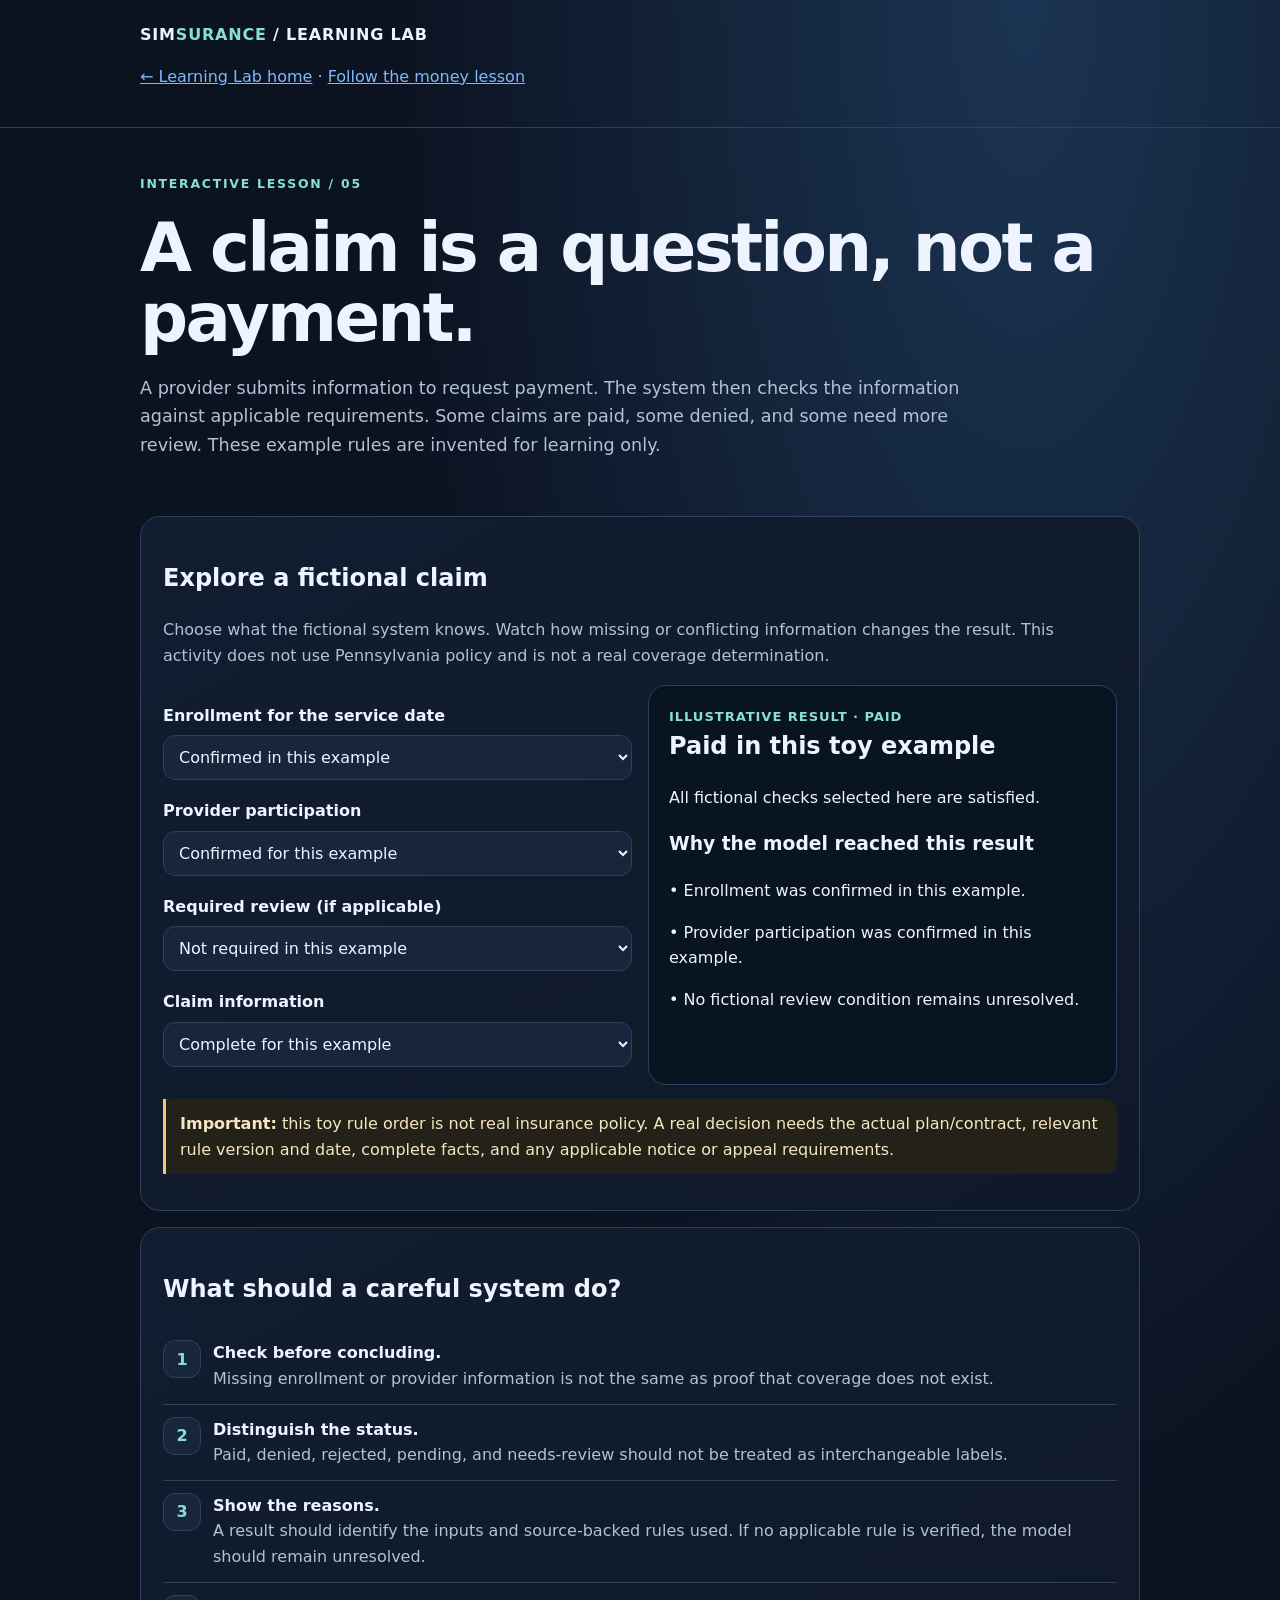
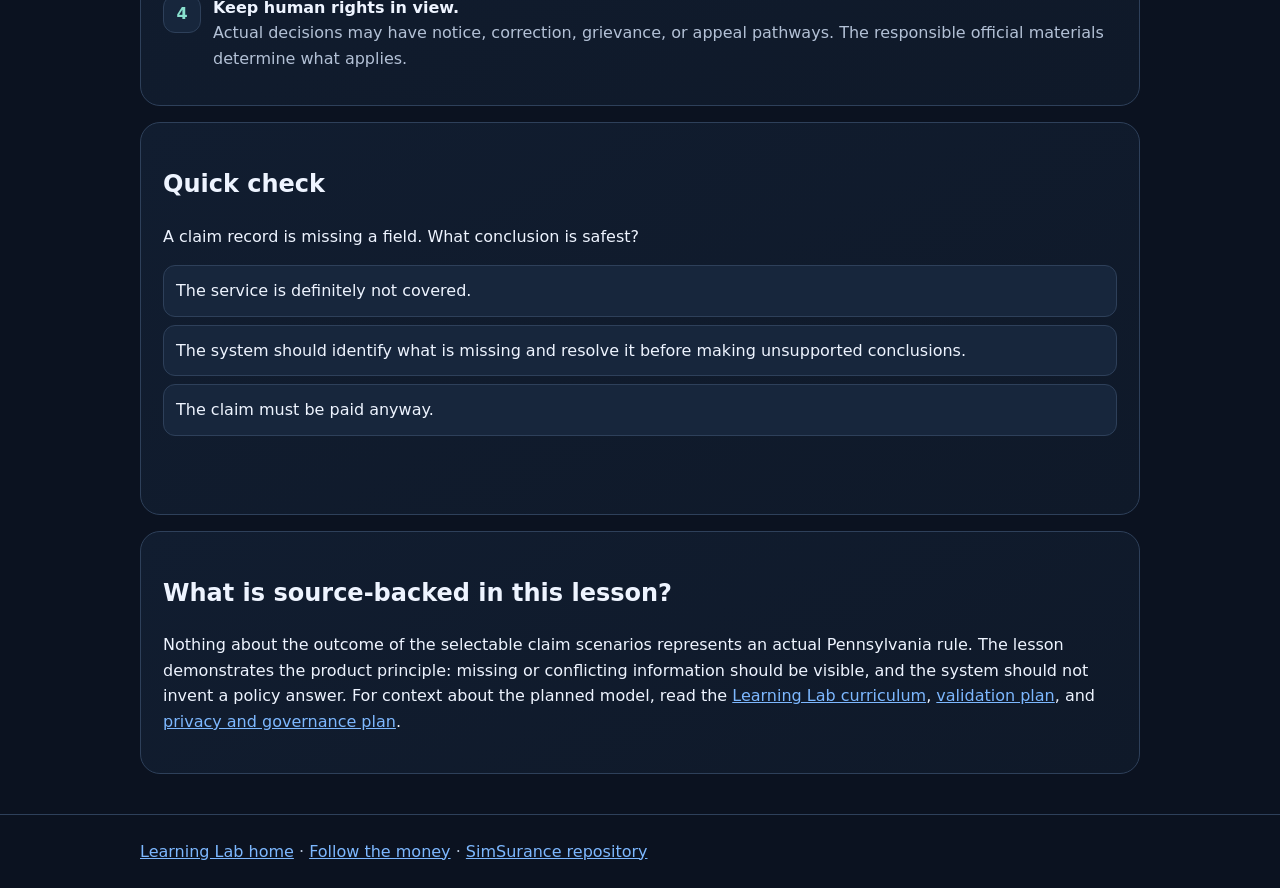
==== learning-lab/claim-decisions.html @ 16478300 "Add interactive lesson about claim decisions and unresolved information" ====
<!doctype html>
<html lang="en"><head>
<meta charset="utf-8"><meta name="viewport" content="width=device-width,initial-scale=1"><meta name="theme-color" content="#101a2c">
<meta name="description" content="Learn how fictional insurance claims move through review, payment, denial, and unresolved statuses.">
<title>Claim Decisions | SimSurance Learning Lab</title>
<style>
:root{color-scheme:dark;--bg:#0b1220;--panel:#111d30;--panel2:#17263c;--ink:#eef4ff;--muted:#b3c1d6;--line:#2e405a;--blue:#7db8ff;--mint:#89e0ce;--gold:#f0c879;--red:#ffb0a7;font-family:system-ui,-apple-system,"Segoe UI",sans-serif}
*{box-sizing:border-box}body{margin:0;background:radial-gradient(ellipse at 80% 0,#1b3453,transparent 45%),var(--bg);color:var(--ink);line-height:1.6}a{color:var(--blue)}button,input,select{font:inherit}a:focus-visible,button:focus-visible,select:focus-visible{outline:3px solid var(--gold);outline-offset:3px}.wrap{width:min(1000px,calc(100% - 32px));margin:auto}.head{padding:22px 0;border-bottom:1px solid var(--line)}.brand{font-weight:850;letter-spacing:.05em}.brand span{color:var(--mint)}.hero{padding:46px 0 24px}.eyebrow{font-size:.78rem;color:var(--mint);letter-spacing:.14em;font-weight:800;text-transform:uppercase}.hero h1{font-size:clamp(2.3rem,6vw,4.2rem);line-height:1.04;letter-spacing:-.04em;margin:.3em 0}.lede,.muted{color:var(--muted)}.lede{font-size:1.1rem;max-width:75ch}.panel{background:linear-gradient(150deg,var(--panel),#0f1929);border:1px solid var(--line);border-radius:20px;padding:22px;margin:16px 0}.grid{display:grid;grid-template-columns:1fr 1fr;gap:16px}.field{margin:18px 0}.field label{display:block;font-weight:700;margin-bottom:7px}.field select{width:100%;background:var(--panel2);color:var(--ink);border:1px solid var(--line);border-radius:12px;padding:11px}.status{border:1px solid var(--line);border-radius:18px;padding:20px;background:#091421}.status h2{margin-top:0}.tag{font-weight:850;letter-spacing:.07em;text-transform:uppercase;font-size:.82rem}.step{display:flex;gap:12px;border-bottom:1px solid var(--line);padding:12px 0}.step:last-child{border:0}.num{background:var(--panel2);border:1px solid var(--line);border-radius:12px;width:38px;height:38px;display:grid;place-items:center;flex-shrink:0;font-weight:800;color:var(--mint)}.callout{border-left:3px solid var(--gold);background:#242119;color:#f5e7bf;padding:12px 14px;border-radius:0 12px 12px 0;margin:14px 0}.quiz button{display:block;width:100%;text-align:left;border:1px solid var(--line);border-radius:12px;background:var(--panel2);color:var(--ink);padding:12px;margin:8px 0;cursor:pointer}.feedback{min-height:3em;color:var(--mint)}footer{border-top:1px solid var(--line);margin-top:40px;padding:24px 0;color:var(--muted)}@media(max-width:700px){.grid{grid-template-columns:1fr}.hero{padding-top:34px}}
</style></head>
<body><header class="head"><div class="wrap"><div class="brand">SIM<span>SURANCE</span> / LEARNING LAB</div><p class="muted"><a href="./index.html">← Learning Lab home</a> · <a href="./money-flow.html">Follow the money lesson</a></p></div></header>
<main class="wrap">
<section class="hero"><div class="eyebrow">Interactive lesson / 05</div><h1>A claim is a question, not a payment.</h1><p class="lede">A provider submits information to request payment. The system then checks the information against applicable requirements. Some claims are paid, some denied, and some need more review. These example rules are invented for learning only.</p></section>
<section class="panel"><h2>Explore a fictional claim</h2><p class="muted">Choose what the fictional system knows. Watch how missing or conflicting information changes the result. This activity does not use Pennsylvania policy and is not a real coverage determination.</p>
<div class="grid">
<div>
<div class="field"><label for="eligibility">Enrollment for the service date</label><select id="eligibility"><option value="yes">Confirmed in this example</option><option value="unknown">Information missing / unknown</option><option value="no">Not active in this example</option></select></div>
<div class="field"><label for="network">Provider participation</label><select id="network"><option value="yes">Confirmed for this example</option><option value="unknown">Needs verification</option><option value="no">Not participating in this example</option></select></div>
<div class="field"><label for="authorization">Required review (if applicable)</label><select id="authorization"><option value="not-required">Not required in this example</option><option value="approved">Required and approved in this example</option><option value="unknown">Requirement / approval unknown</option><option value="missing">Required but not approved in this example</option></select></div>
<div class="field"><label for="data">Claim information</label><select id="data"><option value="complete">Complete for this example</option><option value="missing">Missing information</option><option value="conflict">Conflicting information</option></select></div>
</div>
<div class="status" aria-live="polite"><div class="tag" id="resultTag">Illustrative result</div><h2 id="resultTitle">Paid in this toy example</h2><p id="resultDescription">All assumptions selected here are satisfied.</p><h3>Why the model reached this result</h3><div id="resultSteps"></div></div>
</div>
<div class="callout"><strong>Important:</strong> this toy rule order is not real insurance policy. A real decision needs the actual plan/contract, relevant rule version and date, complete facts, and any applicable notice or appeal requirements.</div>
</section>
<section class="panel"><h2>What should a careful system do?</h2>
<div class="step"><div class="num">1</div><div><strong>Check before concluding.</strong><br><span class="muted">Missing enrollment or provider information is not the same as proof that coverage does not exist.</span></div></div>
<div class="step"><div class="num">2</div><div><strong>Distinguish the status.</strong><br><span class="muted">Paid, denied, rejected, pending, and needs-review should not be treated as interchangeable labels.</span></div></div>
<div class="step"><div class="num">3</div><div><strong>Show the reasons.</strong><br><span class="muted">A result should identify the inputs and source-backed rules used. If no applicable rule is verified, the model should remain unresolved.</span></div></div>
<div class="step"><div class="num">4</div><div><strong>Keep human rights in view.</strong><br><span class="muted">Actual decisions may have notice, correction, grievance, or appeal pathways. The responsible official materials determine what applies.</span></div></div></section>
<section class="panel quiz"><h2>Quick check</h2><p>A claim record is missing a field. What conclusion is safest?</p><button data-answer="wrong">The service is definitely not covered.</button><button data-answer="correct">The system should identify what is missing and resolve it before making unsupported conclusions.</button><button data-answer="wrong">The claim must be paid anyway.</button><div id="quizFeedback" class="feedback" aria-live="polite"></div></section>
<section class="panel"><h2>What is source-backed in this lesson?</h2><p>Nothing about the outcome of the selectable claim scenarios represents an actual Pennsylvania rule. The lesson demonstrates the product principle: missing or conflicting information should be visible, and the system should not invent a policy answer. For context about the planned model, read the <a href="../docs/LEARNING_LAB.md">Learning Lab curriculum</a>, <a href="../docs/VALIDATION_PLAN.md">validation plan</a>, and <a href="../docs/SECURITY_PRIVACY_GOVERNANCE.md">privacy and governance plan</a>.</p></section>
</main><footer><div class="wrap"><a href="./index.html">Learning Lab home</a> · <a href="./money-flow.html">Follow the money</a> · <a href="../">SimSurance repository</a></div></footer>
<script>
(function(){
const fields=["eligibility","network","authorization","data"];
function evaluate(){
const v=Object.fromEntries(fields.map(k=>[k,document.getElementById(k).value]));
let status="paid",title="Paid in this toy example",description="All fictional checks selected here are satisfied.",reasons=[];
if(v.eligibility==="unknown"||v.network==="unknown"||v.authorization==="unknown"||v.data==="missing"||v.data==="conflict"){
status="review";title="Needs review";description="The example has missing or unknown information, so the system will not guess."; 
if(v.eligibility==="unknown")reasons.push("Enrollment for the date is not confirmed.");
if(v.network==="unknown")reasons.push("Provider participation needs verification.");
if(v.authorization==="unknown")reasons.push("The authorization requirement or outcome is unresolved.");
if(v.data==="missing")reasons.push("The claim is missing information.");
if(v.data==="conflict")reasons.push("The claim contains conflicting information.");
}else if(v.eligibility==="no"||v.network==="no"||v.authorization==="missing"){
status="not-approved";title="Not approved under the toy rules";description="One of the fictional conditions selected for this teaching example is not satisfied.";
if(v.eligibility==="no")reasons.push("The example says enrollment was not active for this date.");
if(v.network==="no")reasons.push("The example says the provider was not participating.");
if(v.authorization==="missing")reasons.push("The toy scenario says required authorization was not approved.");
}else{
reasons.push("Enrollment was confirmed in this example.");
reasons.push("Provider participation was confirmed in this example.");
reasons.push("No fictional review condition remains unresolved.");
}
const tag=document.getElementById("resultTag");
tag.textContent=status==="paid"?"Illustrative result · paid":status==="review"?"Illustrative result · needs review":"Illustrative result · not approved";
tag.style.color=status==="paid"?"var(--mint)":status==="review"?"var(--gold)":"var(--red)";
document.getElementById("resultTitle").textContent=title;
document.getElementById("resultDescription").textContent=description;
const box=document.getElementById("resultSteps");box.replaceChildren();
reasons.forEach(reason=>{const p=document.createElement("p");p.textContent="• "+reason;box.appendChild(p);});
}
fields.forEach(k=>document.getElementById(k).addEventListener("change",evaluate));evaluate();
document.querySelectorAll("[data-answer]").forEach(button=>button.addEventListener("click",()=>{const right=button.dataset.answer==="correct";const fb=document.getElementById("quizFeedback");fb.textContent=right?"Correct. Missing information should lead to clarification or review, not an invented policy conclusion.":"That answer goes beyond what the scenario establishes. Keep uncertainty visible and check the applicable rules.";fb.style.color=right?"var(--mint)":"var(--gold)";}));
})();
</script></body></html>
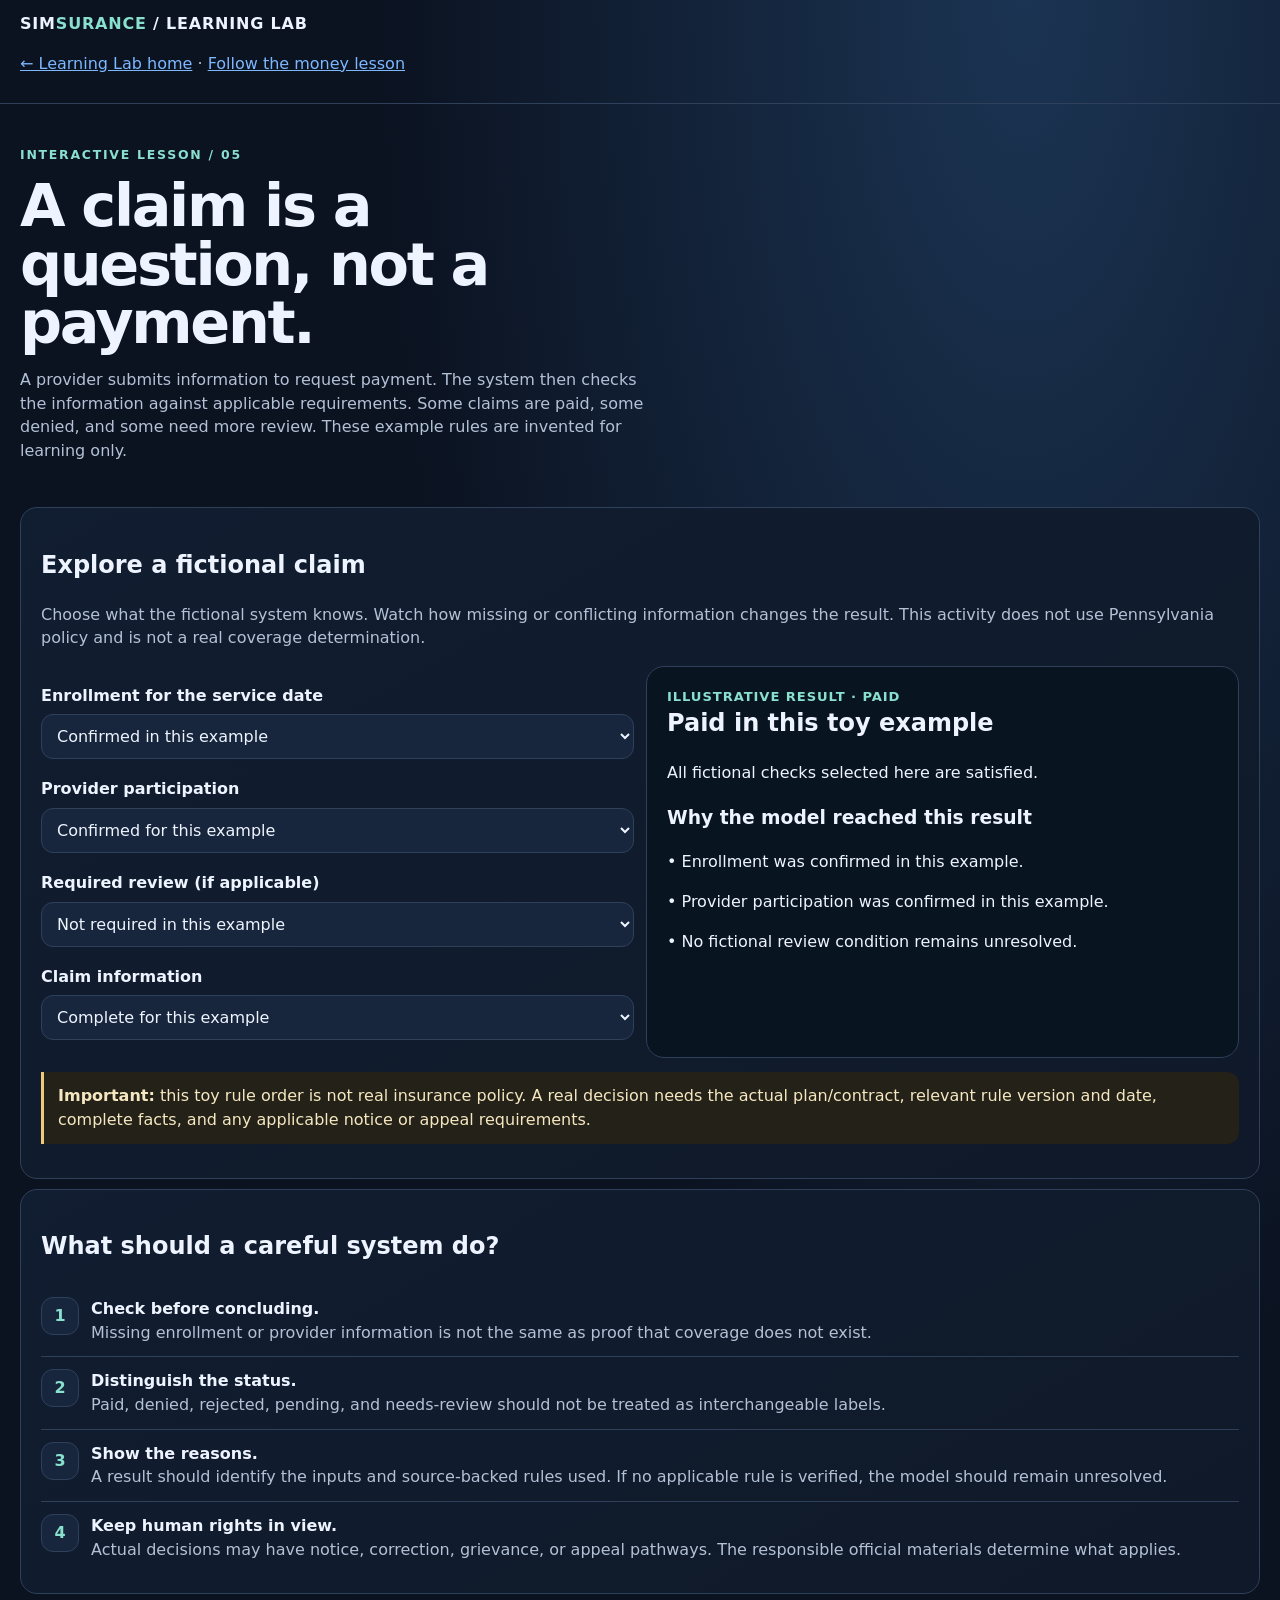
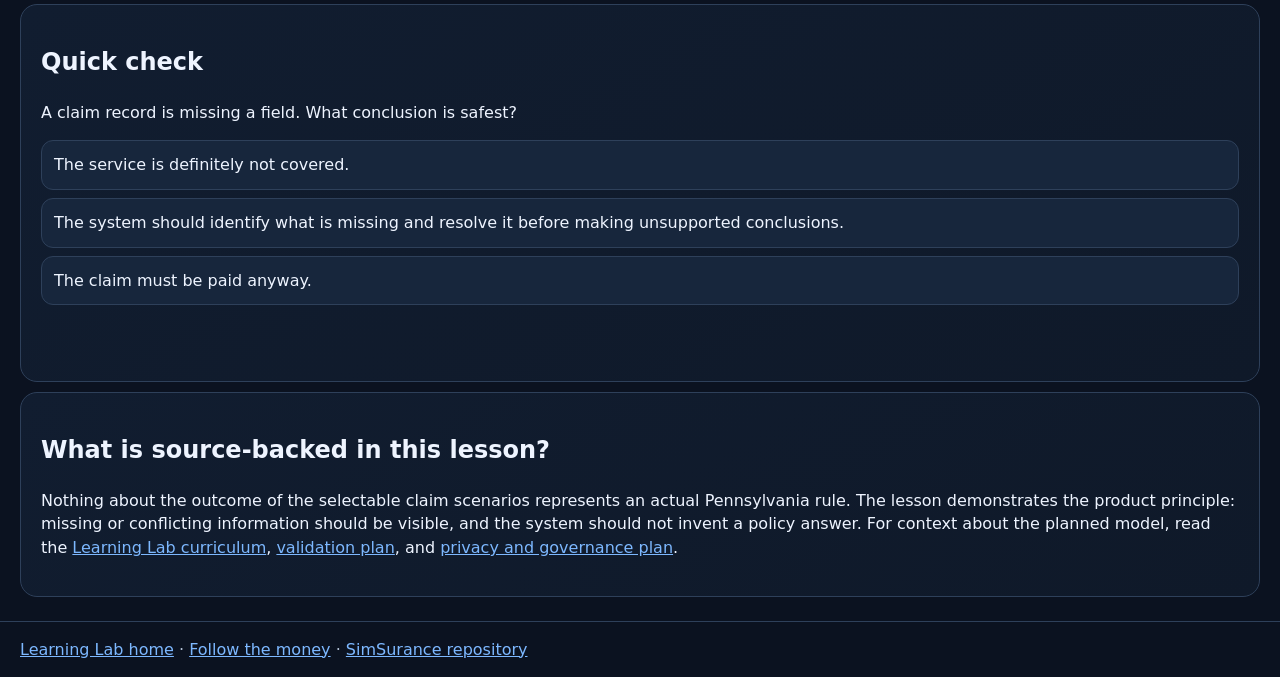
==== commit 0ad5ec1c: "Apply shared visual-first Learning Lab theme" ====
--- a/learning-lab/claim-decisions.html
+++ b/learning-lab/claim-decisions.html
@@ -6,7 +6,8 @@
 <style>
 :root{color-scheme:dark;--bg:#0b1220;--panel:#111d30;--panel2:#17263c;--ink:#eef4ff;--muted:#b3c1d6;--line:#2e405a;--blue:#7db8ff;--mint:#89e0ce;--gold:#f0c879;--red:#ffb0a7;font-family:system-ui,-apple-system,"Segoe UI",sans-serif}
 *{box-sizing:border-box}body{margin:0;background:radial-gradient(ellipse at 80% 0,#1b3453,transparent 45%),var(--bg);color:var(--ink);line-height:1.6}a{color:var(--blue)}button,input,select{font:inherit}a:focus-visible,button:focus-visible,select:focus-visible{outline:3px solid var(--gold);outline-offset:3px}.wrap{width:min(1000px,calc(100% - 32px));margin:auto}.head{padding:22px 0;border-bottom:1px solid var(--line)}.brand{font-weight:850;letter-spacing:.05em}.brand span{color:var(--mint)}.hero{padding:46px 0 24px}.eyebrow{font-size:.78rem;color:var(--mint);letter-spacing:.14em;font-weight:800;text-transform:uppercase}.hero h1{font-size:clamp(2.3rem,6vw,4.2rem);line-height:1.04;letter-spacing:-.04em;margin:.3em 0}.lede,.muted{color:var(--muted)}.lede{font-size:1.1rem;max-width:75ch}.panel{background:linear-gradient(150deg,var(--panel),#0f1929);border:1px solid var(--line);border-radius:20px;padding:22px;margin:16px 0}.grid{display:grid;grid-template-columns:1fr 1fr;gap:16px}.field{margin:18px 0}.field label{display:block;font-weight:700;margin-bottom:7px}.field select{width:100%;background:var(--panel2);color:var(--ink);border:1px solid var(--line);border-radius:12px;padding:11px}.status{border:1px solid var(--line);border-radius:18px;padding:20px;background:#091421}.status h2{margin-top:0}.tag{font-weight:850;letter-spacing:.07em;text-transform:uppercase;font-size:.82rem}.step{display:flex;gap:12px;border-bottom:1px solid var(--line);padding:12px 0}.step:last-child{border:0}.num{background:var(--panel2);border:1px solid var(--line);border-radius:12px;width:38px;height:38px;display:grid;place-items:center;flex-shrink:0;font-weight:800;color:var(--mint)}.callout{border-left:3px solid var(--gold);background:#242119;color:#f5e7bf;padding:12px 14px;border-radius:0 12px 12px 0;margin:14px 0}.quiz button{display:block;width:100%;text-align:left;border:1px solid var(--line);border-radius:12px;background:var(--panel2);color:var(--ink);padding:12px;margin:8px 0;cursor:pointer}.feedback{min-height:3em;color:var(--mint)}footer{border-top:1px solid var(--line);margin-top:40px;padding:24px 0;color:var(--muted)}@media(max-width:700px){.grid{grid-template-columns:1fr}.hero{padding-top:34px}}
-</style></head>
+</style><link rel="stylesheet" href="./theme.css">
+</head>
 <body><header class="head"><div class="wrap"><div class="brand">SIM<span>SURANCE</span> / LEARNING LAB</div><p class="muted"><a href="./index.html">← Learning Lab home</a> · <a href="./money-flow.html">Follow the money lesson</a></p></div></header>
 <main class="wrap">
 <section class="hero"><div class="eyebrow">Interactive lesson / 05</div><h1>A claim is a question, not a payment.</h1><p class="lede">A provider submits information to request payment. The system then checks the information against applicable requirements. Some claims are paid, some denied, and some need more review. These example rules are invented for learning only.</p></section>
--- a/learning-lab/theme.css
+++ b/learning-lab/theme.css
@@ -0,0 +1,46 @@
+/* SimSurance Learning Lab visual-first refresh. Shared by all lesson pages. */
+:root{--ll-space:clamp(12px,2vw,22px)}
+html{scroll-padding-top:92px}
+body{line-height:1.48}
+.wrap{width:min(1240px,calc(100% - 28px))}
+.head,.top{padding-block:12px}
+nav{position:sticky;top:0;z-index:20;margin:0;padding:10px 0;background:rgba(11,18,32,.94);backdrop-filter:blur(14px);border-bottom:1px solid var(--line)}
+.hero{padding:clamp(22px,4vw,42px) 0 18px;gap:20px}
+.hero h1{max-width:14ch;font-size:clamp(2.1rem,4.6vw,4.1rem);line-height:.99;margin:.22em 0}
+.hero p,.lede{font-size:1rem;max-width:62ch}
+.section{padding:18px 0}
+.section h2{font-size:clamp(1.4rem,3vw,2rem)}
+.level,.lesson,.panel{padding:clamp(14px,1.8vw,20px);border-radius:17px}
+.levels,.cards{gap:12px}
+.level,.lesson{position:relative;overflow:hidden}
+.level:before,.lesson:before{content:"";display:block;width:42px;height:5px;border-radius:9px;background:linear-gradient(90deg,var(--mint),var(--blue));margin-bottom:10px}
+.level:hover,.lesson:hover{border-color:var(--blue);transform:translateY(-2px)}
+.level,.lesson{transition:transform .16s,border-color .16s}
+.mini-flow,.flow{gap:10px}
+.actor{min-height:0;padding:14px}
+.panel{margin:10px 0}
+.statgrid,.grid{gap:12px}
+footer{margin-top:24px;padding:16px 0}
+button,input,select{max-width:100%}
+svg{max-width:100%;height:auto}
+details{border:1px solid var(--line);border-radius:12px;padding:10px 14px;background:rgba(23,38,60,.55)}
+details+details{margin-top:8px}
+summary{cursor:pointer;font-weight:750}
+.small,.muted{line-height:1.45}
+@media(min-width:900px){
+ .hero{min-height:0}
+ .section{scroll-margin-top:86px}
+ .levels,.cards{grid-template-columns:repeat(3,minmax(0,1fr))}
+ .learning-layout,.lesson-layout{display:grid;grid-template-columns:minmax(0,1.15fr) minmax(280px,.85fr);gap:16px;align-items:start}
+}
+@media(max-width:760px){
+ .wrap{width:min(100% - 22px,680px)}
+ .hero{padding-top:26px;grid-template-columns:1fr}
+ .hero h1{max-width:17ch}
+ .levels,.cards{grid-template-columns:1fr}
+ nav{gap:12px;overflow-x:auto;white-space:nowrap}
+ .flow{grid-template-columns:1fr}
+ .actor{display:grid;grid-template-columns:36px 1fr;column-gap:10px}
+ .actor .n{grid-row:span 2}
+}
+@media(prefers-reduced-motion:reduce){html{scroll-behavior:auto}*,*:before,*:after{transition:none!important;animation:none!important}}
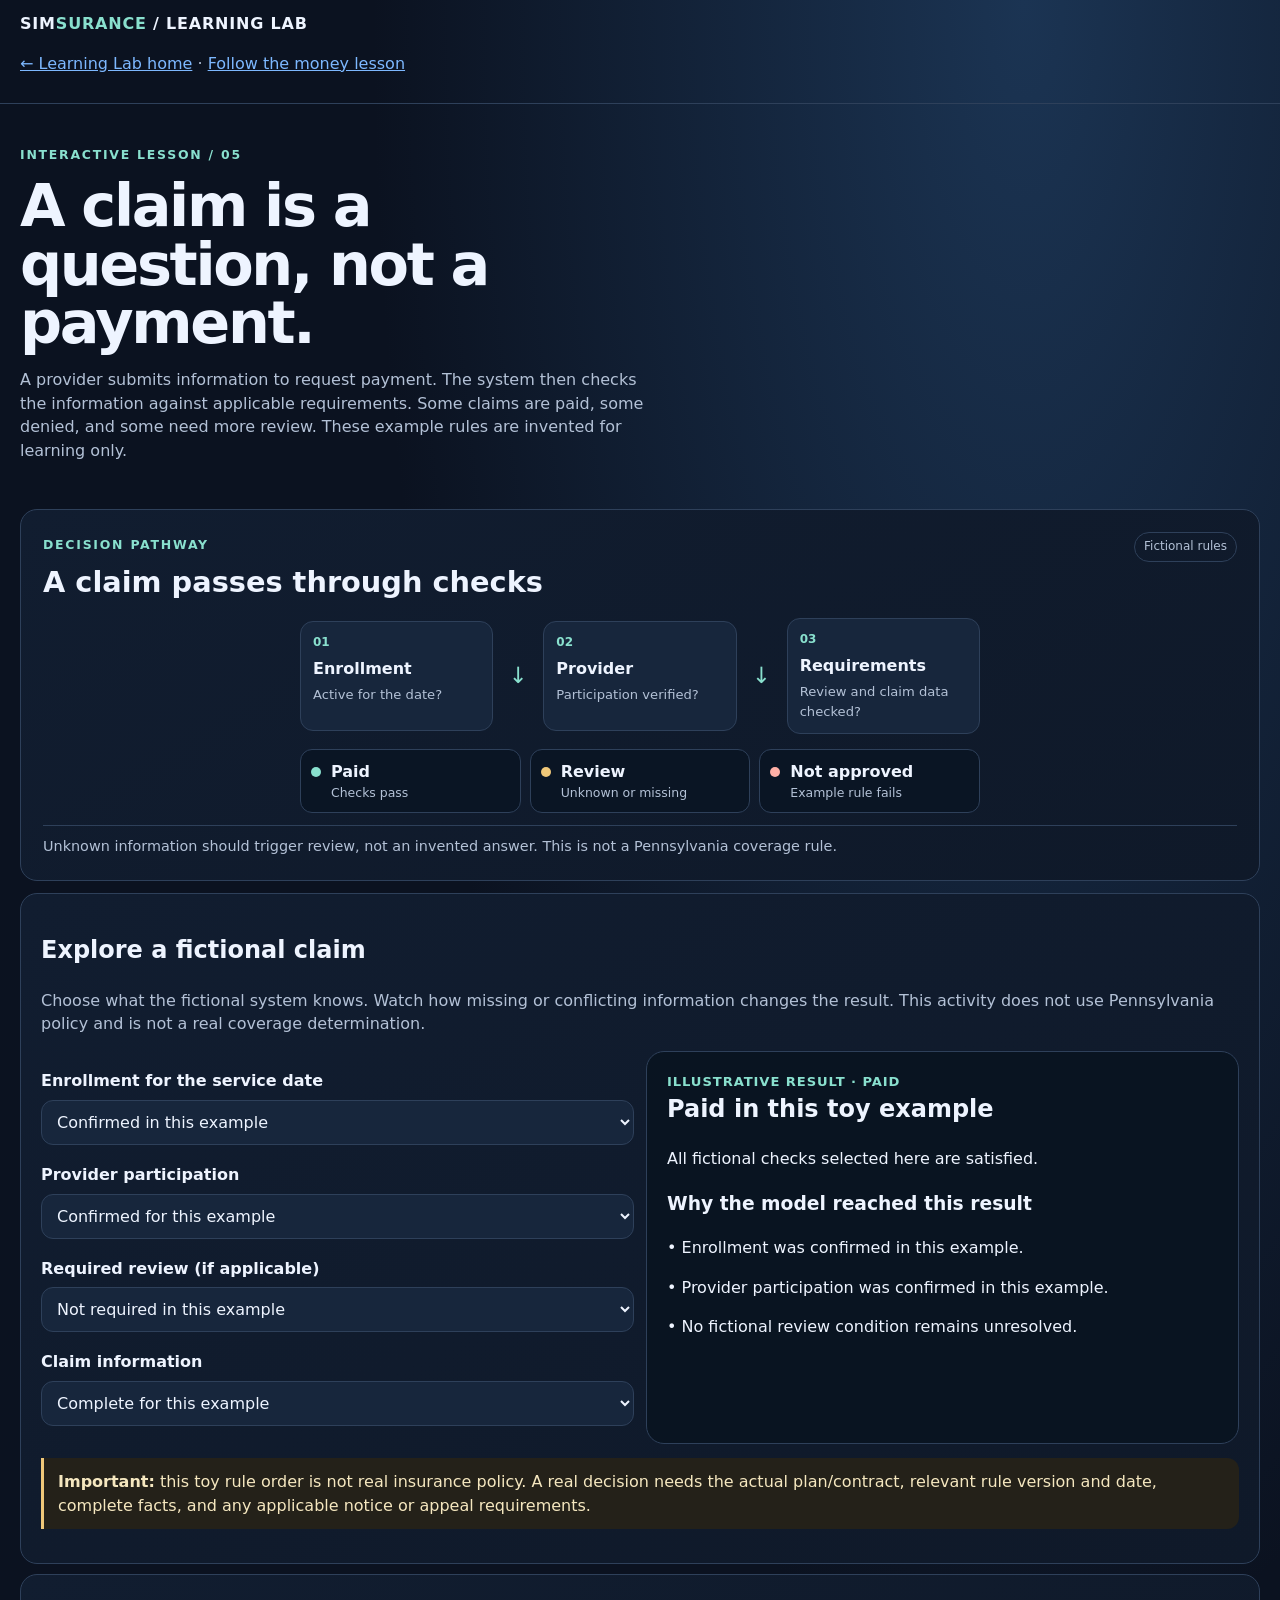
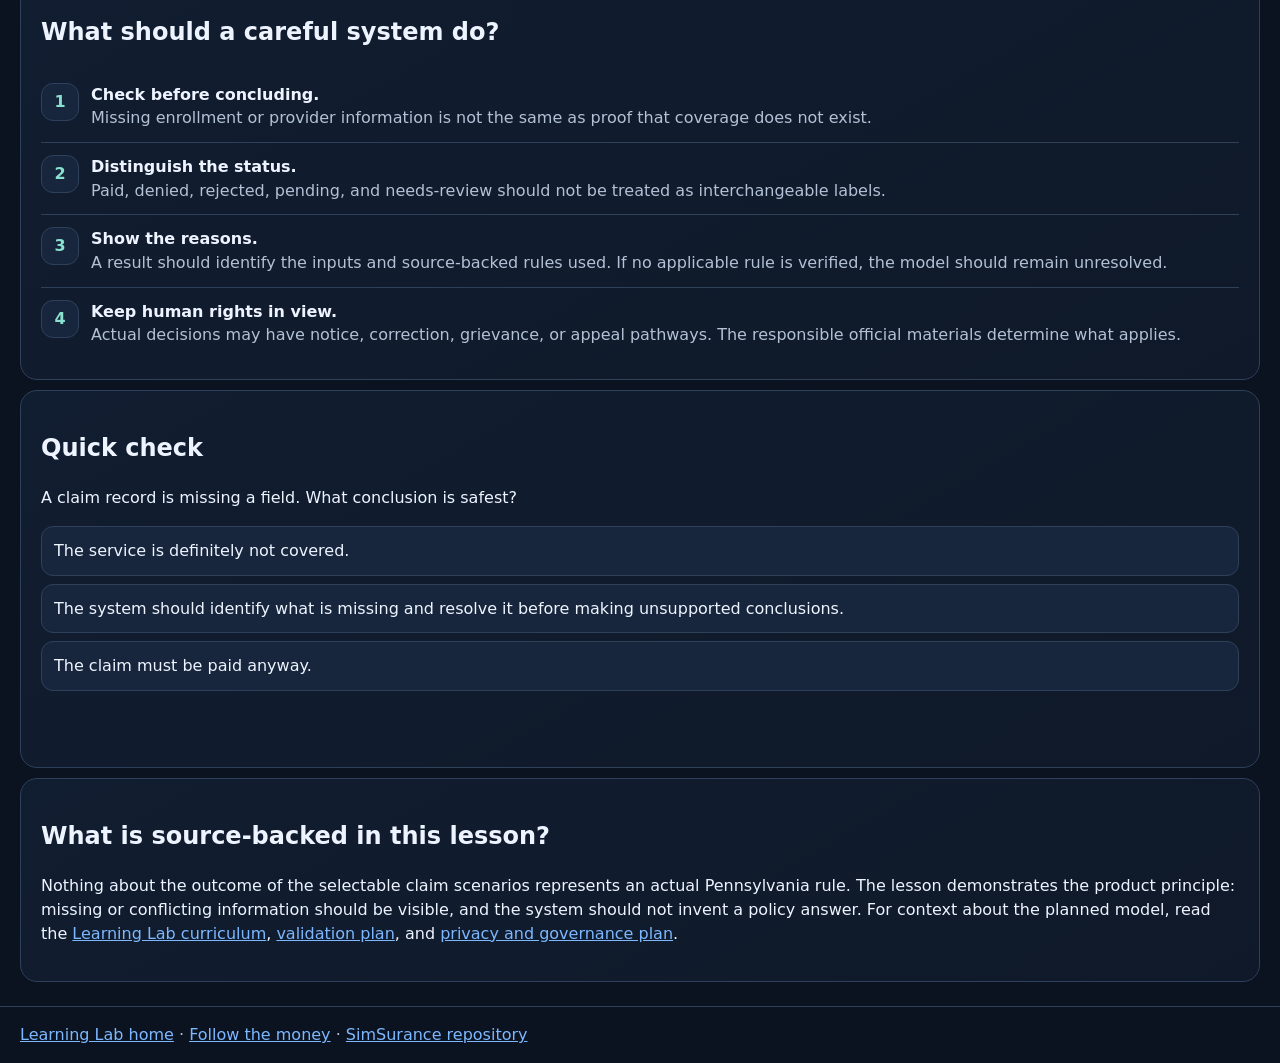
==== commit f0a4de4d: "Add visual claim decision pathway" ====
--- a/learning-lab/claim-decisions.html
+++ b/learning-lab/claim-decisions.html
@@ -7,10 +7,30 @@
 :root{color-scheme:dark;--bg:#0b1220;--panel:#111d30;--panel2:#17263c;--ink:#eef4ff;--muted:#b3c1d6;--line:#2e405a;--blue:#7db8ff;--mint:#89e0ce;--gold:#f0c879;--red:#ffb0a7;font-family:system-ui,-apple-system,"Segoe UI",sans-serif}
 *{box-sizing:border-box}body{margin:0;background:radial-gradient(ellipse at 80% 0,#1b3453,transparent 45%),var(--bg);color:var(--ink);line-height:1.6}a{color:var(--blue)}button,input,select{font:inherit}a:focus-visible,button:focus-visible,select:focus-visible{outline:3px solid var(--gold);outline-offset:3px}.wrap{width:min(1000px,calc(100% - 32px));margin:auto}.head{padding:22px 0;border-bottom:1px solid var(--line)}.brand{font-weight:850;letter-spacing:.05em}.brand span{color:var(--mint)}.hero{padding:46px 0 24px}.eyebrow{font-size:.78rem;color:var(--mint);letter-spacing:.14em;font-weight:800;text-transform:uppercase}.hero h1{font-size:clamp(2.3rem,6vw,4.2rem);line-height:1.04;letter-spacing:-.04em;margin:.3em 0}.lede,.muted{color:var(--muted)}.lede{font-size:1.1rem;max-width:75ch}.panel{background:linear-gradient(150deg,var(--panel),#0f1929);border:1px solid var(--line);border-radius:20px;padding:22px;margin:16px 0}.grid{display:grid;grid-template-columns:1fr 1fr;gap:16px}.field{margin:18px 0}.field label{display:block;font-weight:700;margin-bottom:7px}.field select{width:100%;background:var(--panel2);color:var(--ink);border:1px solid var(--line);border-radius:12px;padding:11px}.status{border:1px solid var(--line);border-radius:18px;padding:20px;background:#091421}.status h2{margin-top:0}.tag{font-weight:850;letter-spacing:.07em;text-transform:uppercase;font-size:.82rem}.step{display:flex;gap:12px;border-bottom:1px solid var(--line);padding:12px 0}.step:last-child{border:0}.num{background:var(--panel2);border:1px solid var(--line);border-radius:12px;width:38px;height:38px;display:grid;place-items:center;flex-shrink:0;font-weight:800;color:var(--mint)}.callout{border-left:3px solid var(--gold);background:#242119;color:#f5e7bf;padding:12px 14px;border-radius:0 12px 12px 0;margin:14px 0}.quiz button{display:block;width:100%;text-align:left;border:1px solid var(--line);border-radius:12px;background:var(--panel2);color:var(--ink);padding:12px;margin:8px 0;cursor:pointer}.feedback{min-height:3em;color:var(--mint)}footer{border-top:1px solid var(--line);margin-top:40px;padding:24px 0;color:var(--muted)}@media(max-width:700px){.grid{grid-template-columns:1fr}.hero{padding-top:34px}}
 </style><link rel="stylesheet" href="./theme.css">
+<style>
+.visual-summary{padding:clamp(14px,2vw,22px);margin-block:12px}
+.visual-heading{display:flex;justify-content:space-between;align-items:start;gap:12px;margin-bottom:14px}
+.visual-heading h2{margin:.2em 0 0;font-size:clamp(1.25rem,2.8vw,1.8rem)}
+.visual-label{border:1px solid var(--line);border-radius:99px;padding:5px 9px;color:var(--muted);font-size:.75rem;white-space:nowrap}
+.money-lanes{display:grid;gap:9px}
+.money-lane{display:grid;grid-template-columns:34px minmax(0,1fr) 22px minmax(100px,.6fr);gap:10px;align-items:center;background:var(--panel2);border:1px solid var(--line);border-radius:13px;padding:11px}
+.lane-icon{display:grid;place-items:center;width:30px;height:30px;border-radius:9px;background:#24485a;color:var(--mint);font-weight:850;font-size:.8rem}
+.money-lane strong,.money-lane small,.lane-end{display:block}.money-lane small{color:var(--muted);font-size:.84rem}.lane-arrow{color:var(--mint);font-size:1.3rem}.lane-end{font-size:.86rem;font-weight:750;background:#0a1524;border:1px solid var(--line);padding:7px 9px;border-radius:9px;text-align:center}
+.visual-takeaway{margin:12px 0 0;padding-top:10px;border-top:1px solid var(--line);color:var(--muted);font-size:.9rem}
+.decision-path{max-width:680px;margin:auto;display:grid;grid-template-columns:1fr 34px 1fr 34px 1fr;align-items:center;gap:8px}
+.decision-node{min-height:110px;border:1px solid var(--line);border-radius:13px;background:var(--panel2);padding:12px;display:flex;flex-direction:column;gap:5px}
+.decision-node span{font-size:.75rem;font-weight:850;color:var(--mint)}.decision-node small{color:var(--muted);font-size:.82rem}
+.decision-connector{text-align:center;color:var(--mint);font-size:1.4rem}
+.decision-outputs{grid-column:1/-1;display:grid;grid-template-columns:repeat(3,1fr);gap:9px;margin-top:7px}
+.decision-outputs>div{display:grid;grid-template-columns:12px 1fr;column-gap:8px;align-items:center;border:1px solid var(--line);background:#0a1524;border-radius:12px;padding:10px}
+.decision-outputs small{grid-column:2;color:var(--muted);font-size:.78rem}.outcome{width:10px;height:10px;border-radius:50%;background:var(--mint)}.outcome.review{background:var(--gold)}.outcome.denied{background:var(--red)}
+@media(max-width:620px){.money-lane{grid-template-columns:30px minmax(0,1fr)}.lane-arrow{display:none}.lane-end{grid-column:2;text-align:left}.decision-path{grid-template-columns:1fr}.decision-node{min-height:0}.decision-connector{transform:rotate(0);line-height:1}.decision-outputs{grid-template-columns:1fr}.visual-heading{align-items:center}}
+</style>
 </head>
 <body><header class="head"><div class="wrap"><div class="brand">SIM<span>SURANCE</span> / LEARNING LAB</div><p class="muted"><a href="./index.html">← Learning Lab home</a> · <a href="./money-flow.html">Follow the money lesson</a></p></div></header>
 <main class="wrap">
 <section class="hero"><div class="eyebrow">Interactive lesson / 05</div><h1>A claim is a question, not a payment.</h1><p class="lede">A provider submits information to request payment. The system then checks the information against applicable requirements. Some claims are paid, some denied, and some need more review. These example rules are invented for learning only.</p></section>
+<section class="panel visual-summary" aria-labelledby="claim-map-title"><div class="visual-heading"><div><span class="eyebrow">Decision pathway</span><h2 id="claim-map-title">A claim passes through checks</h2></div><span class="visual-label">Fictional rules</span></div><div class="decision-path"><div class="decision-node"><span>01</span><strong>Enrollment</strong><small>Active for the date?</small></div><div class="decision-connector" aria-hidden="true">↓</div><div class="decision-node"><span>02</span><strong>Provider</strong><small>Participation verified?</small></div><div class="decision-connector" aria-hidden="true">↓</div><div class="decision-node"><span>03</span><strong>Requirements</strong><small>Review and claim data checked?</small></div><div class="decision-outputs"><div><i class="outcome paid"></i><strong>Paid</strong><small>Checks pass</small></div><div><i class="outcome review"></i><strong>Review</strong><small>Unknown or missing</small></div><div><i class="outcome denied"></i><strong>Not approved</strong><small>Example rule fails</small></div></div></div><p class="visual-takeaway">Unknown information should trigger review, not an invented answer. This is not a Pennsylvania coverage rule.</p></section>
 <section class="panel"><h2>Explore a fictional claim</h2><p class="muted">Choose what the fictional system knows. Watch how missing or conflicting information changes the result. This activity does not use Pennsylvania policy and is not a real coverage determination.</p>
 <div class="grid">
 <div>
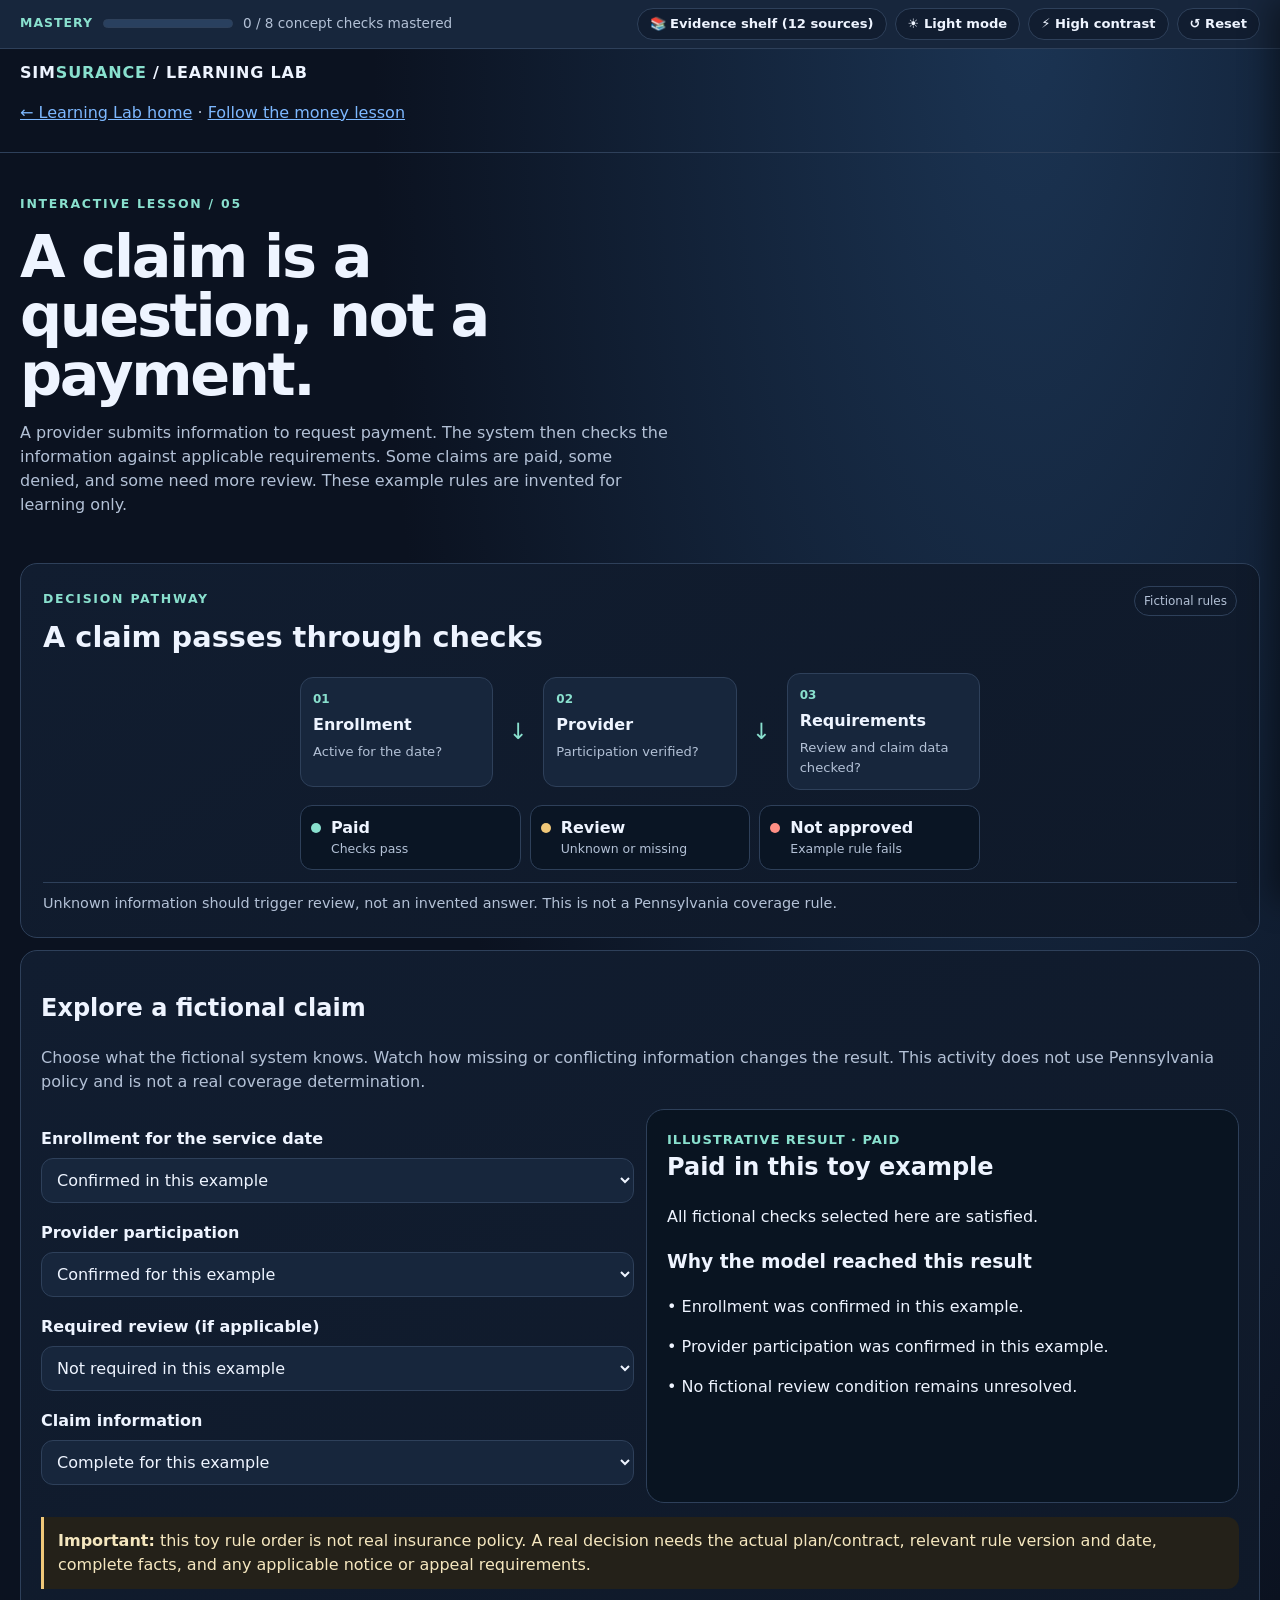
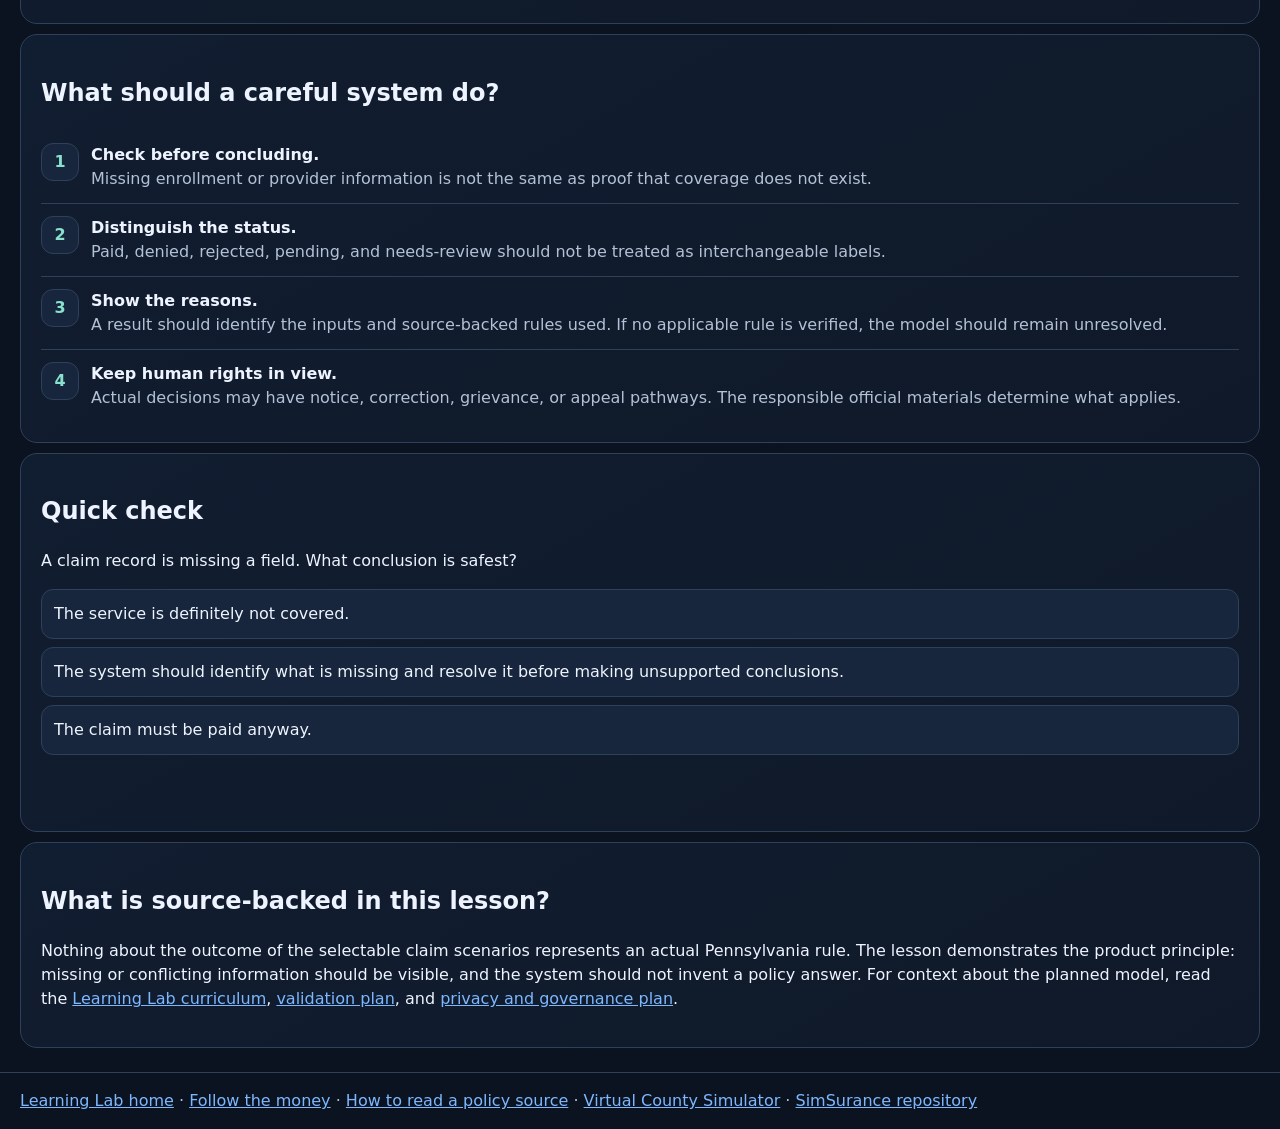
==== commit a4dad648: "feat(m4-m7,learning-lab): virtual county simulator, source evidence drawer, policy provenance lesson" ====
--- a/learning-lab/claim-decisions.html
+++ b/learning-lab/claim-decisions.html
@@ -50,7 +50,8 @@
 <div class="step"><div class="num">4</div><div><strong>Keep human rights in view.</strong><br><span class="muted">Actual decisions may have notice, correction, grievance, or appeal pathways. The responsible official materials determine what applies.</span></div></div></section>
 <section class="panel quiz"><h2>Quick check</h2><p>A claim record is missing a field. What conclusion is safest?</p><button data-answer="wrong">The service is definitely not covered.</button><button data-answer="correct">The system should identify what is missing and resolve it before making unsupported conclusions.</button><button data-answer="wrong">The claim must be paid anyway.</button><div id="quizFeedback" class="feedback" aria-live="polite"></div></section>
 <section class="panel"><h2>What is source-backed in this lesson?</h2><p>Nothing about the outcome of the selectable claim scenarios represents an actual Pennsylvania rule. The lesson demonstrates the product principle: missing or conflicting information should be visible, and the system should not invent a policy answer. For context about the planned model, read the <a href="../docs/LEARNING_LAB.md">Learning Lab curriculum</a>, <a href="../docs/VALIDATION_PLAN.md">validation plan</a>, and <a href="../docs/SECURITY_PRIVACY_GOVERNANCE.md">privacy and governance plan</a>.</p></section>
-</main><footer><div class="wrap"><a href="./index.html">Learning Lab home</a> · <a href="./money-flow.html">Follow the money</a> · <a href="../">SimSurance repository</a></div></footer>
+</main><footer><div class="wrap"><a href="./index.html">Learning Lab home</a> · <a href="./money-flow.html">Follow the money</a> · <a href="./reading-policy.html">How to read a policy source</a> · <a href="./county-lab.html">Virtual County Simulator</a> · <a href="../">SimSurance repository</a></div></footer>
+<script src="./lab-shell.js"></script>
 <script>
 (function(){
 const fields=["eligibility","network","authorization","data"];
@@ -83,6 +84,6 @@
 reasons.forEach(reason=>{const p=document.createElement("p");p.textContent="• "+reason;box.appendChild(p);});
 }
 fields.forEach(k=>document.getElementById(k).addEventListener("change",evaluate));evaluate();
-document.querySelectorAll("[data-answer]").forEach(button=>button.addEventListener("click",()=>{const right=button.dataset.answer==="correct";const fb=document.getElementById("quizFeedback");fb.textContent=right?"Correct. Missing information should lead to clarification or review, not an invented policy conclusion.":"That answer goes beyond what the scenario establishes. Keep uncertainty visible and check the applicable rules.";fb.style.color=right?"var(--mint)":"var(--gold)";}));
+document.querySelectorAll("[data-answer]").forEach(button=>button.addEventListener("click",()=>{const right=button.dataset.answer==="correct";const fb=document.getElementById("quizFeedback");fb.textContent=right?"Correct. Missing information should lead to clarification or review, not an invented policy conclusion.":"That answer goes beyond what the scenario establishes. Keep uncertainty visible and check the applicable rules.";fb.style.color=right?"var(--mint)":"var(--gold)";if(right&&window.SimSuranceLab)window.SimSuranceLab.recordCheckpoint("quiz-claim-decisions");}));
 })();
 </script></body></html>
--- a/learning-lab/theme.css
+++ b/learning-lab/theme.css
@@ -1,46 +1,363 @@
-/* SimSurance Learning Lab visual-first refresh. Shared by all lesson pages. */
-:root{--ll-space:clamp(12px,2vw,22px)}
-html{scroll-padding-top:92px}
-body{line-height:1.48}
-.wrap{width:min(1240px,calc(100% - 28px))}
-.head,.top{padding-block:12px}
-nav{position:sticky;top:0;z-index:20;margin:0;padding:10px 0;background:rgba(11,18,32,.94);backdrop-filter:blur(14px);border-bottom:1px solid var(--line)}
-.hero{padding:clamp(22px,4vw,42px) 0 18px;gap:20px}
-.hero h1{max-width:14ch;font-size:clamp(2.1rem,4.6vw,4.1rem);line-height:.99;margin:.22em 0}
-.hero p,.lede{font-size:1rem;max-width:62ch}
-.section{padding:18px 0}
-.section h2{font-size:clamp(1.4rem,3vw,2rem)}
-.level,.lesson,.panel{padding:clamp(14px,1.8vw,20px);border-radius:17px}
-.levels,.cards{gap:12px}
-.level,.lesson{position:relative;overflow:hidden}
-.level:before,.lesson:before{content:"";display:block;width:42px;height:5px;border-radius:9px;background:linear-gradient(90deg,var(--mint),var(--blue));margin-bottom:10px}
-.level:hover,.lesson:hover{border-color:var(--blue);transform:translateY(-2px)}
-.level,.lesson{transition:transform .16s,border-color .16s}
-.mini-flow,.flow{gap:10px}
-.actor{min-height:0;padding:14px}
-.panel{margin:10px 0}
-.statgrid,.grid{gap:12px}
-footer{margin-top:24px;padding:16px 0}
-button,input,select{max-width:100%}
-svg{max-width:100%;height:auto}
-details{border:1px solid var(--line);border-radius:12px;padding:10px 14px;background:rgba(23,38,60,.55)}
-details+details{margin-top:8px}
-summary{cursor:pointer;font-weight:750}
-.small,.muted{line-height:1.45}
-@media(min-width:900px){
- .hero{min-height:0}
- .section{scroll-margin-top:86px}
- .levels,.cards{grid-template-columns:repeat(3,minmax(0,1fr))}
- .learning-layout,.lesson-layout{display:grid;grid-template-columns:minmax(0,1.15fr) minmax(280px,.85fr);gap:16px;align-items:start}
-}
-@media(max-width:760px){
- .wrap{width:min(100% - 22px,680px)}
- .hero{padding-top:26px;grid-template-columns:1fr}
- .hero h1{max-width:17ch}
- .levels,.cards{grid-template-columns:1fr}
- nav{gap:12px;overflow-x:auto;white-space:nowrap}
- .flow{grid-template-columns:1fr}
- .actor{display:grid;grid-template-columns:36px 1fr;column-gap:10px}
- .actor .n{grid-row:span 2}
-}
-@media(prefers-reduced-motion:reduce){html{scroll-behavior:auto}*,*:before,*:after{transition:none!important;animation:none!important}}
+/* SimSurance Learning Lab visual-first design system. Shared by all lesson pages. */
+:root {
+  --ll-space: clamp(12px, 2vw, 22px);
+  --red: #ff8f85;
+}
+
+/* Light mode option for learners who prefer warm paper readability */
+html[data-theme="light"] {
+  color-scheme: light;
+  --bg: #f6f8fc;
+  --panel: #ffffff;
+  --panel2: #eef3fa;
+  --ink: #0f1b2d;
+  --muted: #465870;
+  --line: #cbd6e6;
+  --blue: #0b5cab;
+  --mint: #0d7a68;
+  --gold: #946200;
+  --red: #b91c1c;
+}
+html[data-theme="light"] body {
+  background: radial-gradient(ellipse at 85% 0%, #dce8fa 0, transparent 45%), var(--bg) !important;
+}
+html[data-theme="light"] nav {
+  background: rgba(246, 248, 252, 0.94) !important;
+}
+html[data-theme="light"] .level,
+html[data-theme="light"] .lesson,
+html[data-theme="light"] .panel,
+html[data-theme="light"] .card,
+html[data-theme="light"] .orb {
+  background: var(--panel) !important;
+  box-shadow: 0 2px 10px rgba(15, 27, 45, 0.04);
+}
+html[data-theme="light"] .result,
+html[data-theme="light"] .math,
+html[data-theme="light"] .status,
+html[data-theme="light"] .lane-end,
+html[data-theme="light"] .decision-outputs > div,
+html[data-theme="light"] .journey-node,
+html[data-theme="light"] .node {
+  background: var(--panel2) !important;
+  color: var(--ink) !important;
+}
+html[data-theme="light"] .notice,
+html[data-theme="light"] .callout {
+  background: #fff8e6 !important;
+  color: #3d2c00 !important;
+  border-left-color: #d99b00 !important;
+}
+html[data-theme="light"] .btn {
+  background: var(--mint) !important;
+  color: #ffffff !important;
+}
+html[data-theme="light"] details {
+  background: var(--panel2) !important;
+}
+
+/* High-contrast mode for low-vision accessibility */
+html[data-theme="contrast"] {
+  color-scheme: dark;
+  --bg: #000000;
+  --panel: #080808;
+  --panel2: #121212;
+  --ink: #ffffff;
+  --muted: #e0e0e0;
+  --line: #ffffff;
+  --blue: #5ce1e6;
+  --mint: #00ffaa;
+  --gold: #ffea00;
+  --red: #ff6b6b;
+}
+html[data-theme="contrast"] body {
+  background: #000000 !important;
+}
+
+html { scroll-padding-top: 96px; }
+body { line-height: 1.5; }
+.wrap { width: min(1240px, calc(100% - 28px)); }
+.head, .top { padding-block: 12px; }
+nav {
+  position: sticky;
+  top: 0;
+  z-index: 20;
+  margin: 0;
+  padding: 10px 0;
+  background: rgba(11, 18, 32, 0.94);
+  backdrop-filter: blur(14px);
+  border-bottom: 1px solid var(--line);
+}
+.hero { padding: clamp(22px, 4vw, 42px) 0 18px; gap: 20px; }
+.hero h1 { max-width: 15ch; font-size: clamp(2.1rem, 4.6vw, 4.1rem); line-height: 1.01; margin: 0.22em 0; }
+.hero p, .lede { font-size: 1rem; max-width: 64ch; }
+.section { padding: 18px 0; }
+.section h2 { font-size: clamp(1.4rem, 3vw, 2rem); }
+.level, .lesson, .panel { padding: clamp(14px, 1.8vw, 20px); border-radius: 17px; }
+.levels, .cards { gap: 12px; }
+.level, .lesson { position: relative; overflow: hidden; }
+.level:before, .lesson:before {
+  content: "";
+  display: block;
+  width: 42px;
+  height: 5px;
+  border-radius: 9px;
+  background: linear-gradient(90deg, var(--mint), var(--blue));
+  margin-bottom: 10px;
+}
+.level:hover, .lesson:hover { border-color: var(--blue); transform: translateY(-2px); }
+.level, .lesson { transition: transform 0.16s, border-color 0.16s; }
+.mini-flow, .flow { gap: 10px; }
+.actor { min-height: 0; padding: 14px; }
+.panel { margin: 10px 0; }
+.statgrid, .grid { gap: 12px; }
+footer { margin-top: 24px; padding: 16px 0; }
+button, input, select { max-width: 100%; }
+svg { max-width: 100%; height: auto; }
+details {
+  border: 1px solid var(--line);
+  border-radius: 12px;
+  padding: 10px 14px;
+  background: rgba(23, 38, 60, 0.55);
+}
+details + details { margin-top: 8px; }
+summary { cursor: pointer; font-weight: 750; }
+.small, .muted { line-height: 1.45; }
+
+/* Persistent Learner Bar (Progress + Evidence Drawer + Theme Toggle) */
+.ll-utility-bar {
+  background: var(--panel2);
+  border-bottom: 1px solid var(--line);
+  padding: 8px 0;
+  font-size: 0.85rem;
+}
+.ll-utility-inner {
+  width: min(1240px, calc(100% - 28px));
+  margin: auto;
+  display: flex;
+  flex-wrap: wrap;
+  align-items: center;
+  justify-content: space-between;
+  gap: 10px;
+}
+.ll-progress-group {
+  display: flex;
+  align-items: center;
+  gap: 10px;
+  flex-wrap: wrap;
+}
+.ll-progress-track {
+  width: 130px;
+  height: 9px;
+  border-radius: 99px;
+  background: rgba(125, 184, 255, 0.18);
+  border: 1px solid var(--line);
+  overflow: hidden;
+}
+.ll-progress-fill {
+  height: 100%;
+  background: linear-gradient(90deg, var(--mint), var(--blue));
+  width: 0%;
+  transition: width 0.25s ease;
+}
+.ll-utility-actions {
+  display: flex;
+  align-items: center;
+  gap: 8px;
+  flex-wrap: wrap;
+}
+.ll-chip-btn {
+  background: var(--panel);
+  color: var(--ink);
+  border: 1px solid var(--line);
+  border-radius: 99px;
+  padding: 5px 12px;
+  font: inherit;
+  font-size: 0.82rem;
+  font-weight: 700;
+  cursor: pointer;
+  display: inline-flex;
+  align-items: center;
+  gap: 6px;
+}
+.ll-chip-btn:hover {
+  border-color: var(--mint);
+}
+.source-trigger {
+  display: inline-flex;
+  align-items: center;
+  gap: 5px;
+  background: rgba(125, 184, 255, 0.14);
+  color: var(--blue);
+  border: 1px solid var(--line);
+  border-radius: 99px;
+  padding: 3px 10px;
+  font: inherit;
+  font-size: 0.78rem;
+  font-weight: 750;
+  cursor: pointer;
+  margin: 2px 4px 2px 0;
+}
+.source-trigger:hover {
+  border-color: var(--mint);
+  color: var(--mint);
+}
+
+/* Audience Entry Point Grid */
+.audience-grid {
+  display: grid;
+  grid-template-columns: repeat(4, minmax(0, 1fr));
+  gap: 12px;
+  margin-top: 12px;
+}
+.audience-card {
+  border: 1px solid var(--line);
+  border-radius: 16px;
+  padding: 15px;
+  background: var(--panel2);
+  color: var(--ink);
+  text-align: left;
+  cursor: pointer;
+  font: inherit;
+  display: flex;
+  flex-direction: column;
+  gap: 6px;
+  transition: transform 0.15s, border-color 0.15s;
+}
+.audience-card:hover {
+  border-color: var(--blue);
+  transform: translateY(-2px);
+}
+.audience-card[aria-pressed="true"] {
+  border-color: var(--mint);
+  box-shadow: inset 0 0 0 1px var(--mint);
+}
+.audience-card .role-tag {
+  font-size: 0.74rem;
+  font-weight: 800;
+  letter-spacing: 0.1em;
+  text-transform: uppercase;
+  color: var(--mint);
+}
+.audience-card h3 {
+  margin: 0;
+  font-size: 1.05rem;
+}
+.audience-card p {
+  margin: 0;
+  font-size: 0.88rem;
+  color: var(--muted);
+}
+.audience-recommendation {
+  margin-top: 12px;
+  padding: 14px 16px;
+  border-radius: 14px;
+  border: 1px solid var(--line);
+  background: var(--panel);
+  display: flex;
+  flex-wrap: wrap;
+  align-items: center;
+  justify-content: space-between;
+  gap: 12px;
+}
+
+/* Slide-out Source Evidence Drawer */
+.source-drawer-backdrop {
+  position: fixed;
+  inset: 0;
+  background: rgba(5, 10, 20, 0.65);
+  z-index: 90;
+  display: none;
+}
+.source-drawer-backdrop.open {
+  display: block;
+}
+.source-drawer {
+  position: fixed;
+  top: 0;
+  right: 0;
+  bottom: 0;
+  width: min(500px, 94vw);
+  background: var(--panel);
+  color: var(--ink);
+  border-left: 1px solid var(--line);
+  z-index: 100;
+  padding: 20px;
+  overflow-y: auto;
+  transform: translateX(100%);
+  transition: transform 0.2s ease;
+  box-shadow: -8px 0 30px rgba(0, 0, 0, 0.45);
+}
+.source-drawer.open {
+  transform: translateX(0);
+}
+.source-drawer-header {
+  display: flex;
+  justify-content: space-between;
+  align-items: start;
+  gap: 12px;
+  padding-bottom: 12px;
+  border-bottom: 1px solid var(--line);
+}
+.source-card-item {
+  border: 1px solid var(--line);
+  border-radius: 14px;
+  padding: 14px;
+  margin-top: 12px;
+  background: var(--panel2);
+}
+.source-card-item.highlight {
+  border-color: var(--mint);
+  box-shadow: 0 0 0 2px var(--mint);
+}
+.source-meta-row {
+  display: flex;
+  flex-wrap: wrap;
+  gap: 6px;
+  margin: 6px 0;
+  font-size: 0.76rem;
+}
+.source-badge {
+  border: 1px solid var(--line);
+  border-radius: 99px;
+  padding: 2px 8px;
+  color: var(--mint);
+  font-weight: 700;
+}
+.source-quote {
+  margin: 8px 0;
+  padding: 8px 12px;
+  border-left: 3px solid var(--mint);
+  background: rgba(137, 224, 206, 0.08);
+  font-style: italic;
+  font-size: 0.9rem;
+}
+
+@media (min-width: 900px) {
+  .hero { min-height: 0; }
+  .section { scroll-margin-top: 86px; }
+  .levels, .cards { grid-template-columns: repeat(3, minmax(0, 1fr)); }
+  .learning-layout, .lesson-layout {
+    display: grid;
+    grid-template-columns: minmax(0, 1.15fr) minmax(280px, 0.85fr);
+    gap: 16px;
+    align-items: start;
+  }
+}
+@media (max-width: 860px) {
+  .audience-grid { grid-template-columns: repeat(2, minmax(0, 1fr)); }
+}
+@media (max-width: 760px) {
+  .wrap { width: min(100% - 22px, 680px); }
+  .hero { padding-top: 26px; grid-template-columns: 1fr; }
+  .hero h1 { max-width: 17ch; }
+  .levels, .cards, .audience-grid { grid-template-columns: 1fr; }
+  nav { gap: 12px; overflow-x: auto; white-space: nowrap; }
+  .flow { grid-template-columns: 1fr; }
+  .actor { display: grid; grid-template-columns: 36px 1fr; column-gap: 10px; }
+  .actor .n { grid-row: span 2; }
+}
+@media (prefers-reduced-motion: reduce) {
+  html { scroll-behavior: auto; }
+  *, *:before, *:after { transition: none !important; animation: none !important; }
+}
